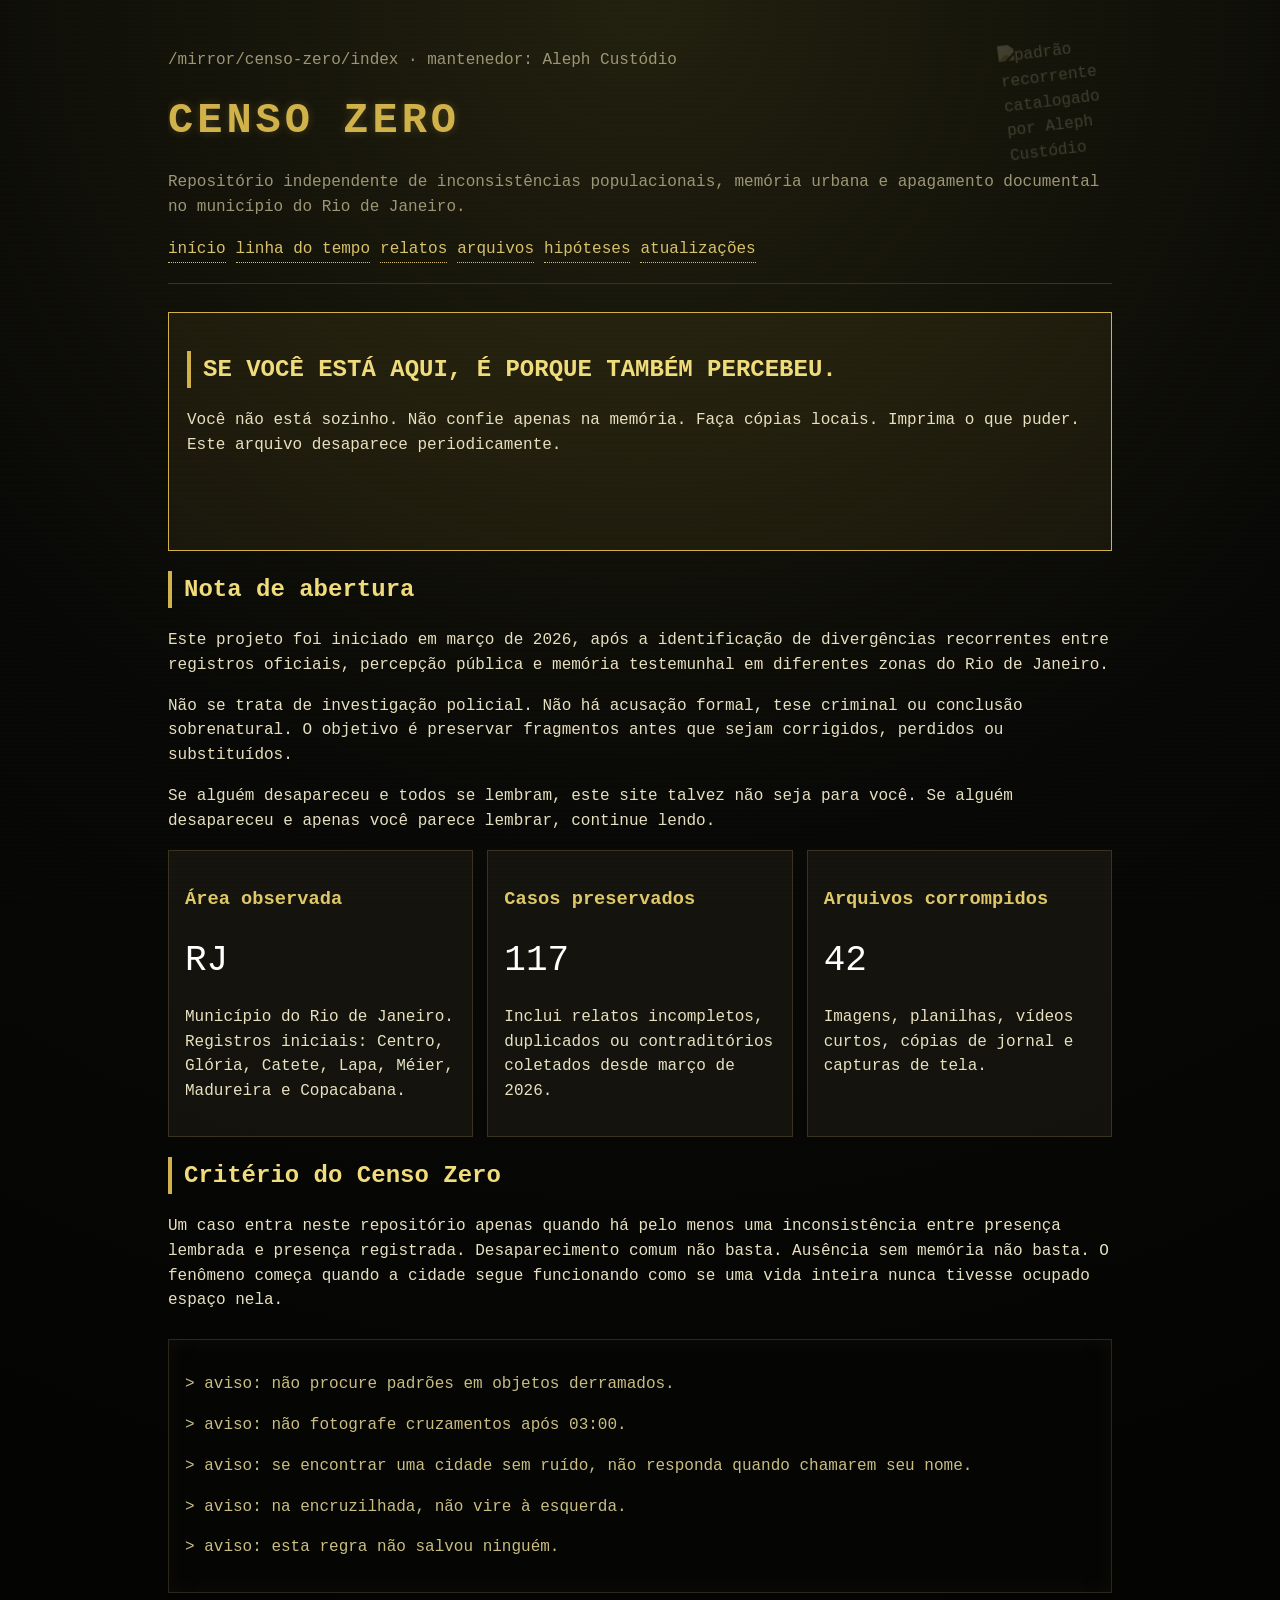
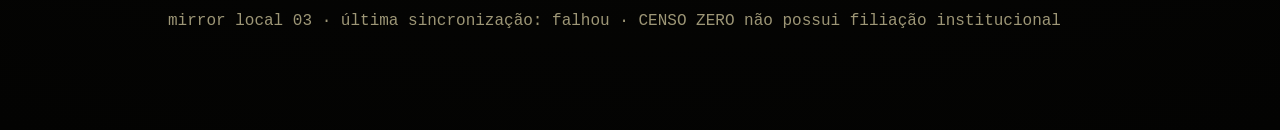
==== index.html @ 80d85f39 "Add files via upload" ====
<!doctype html>
<html lang="pt-BR">
<head>
  <meta charset="utf-8">
  <meta name="viewport" content="width=device-width,initial-scale=1">
  <title>CENSO ZERO</title>
  <link rel="stylesheet" href="style.css">
</head>
<body>
  <div class="scanlines"></div>
  <main class="page">
    <header class="site-header"><img class="symbol-mark" src="assets/img/simbolo-amarelo.jpeg" alt="padrão recorrente catalogado por Aleph Custódio">
      <p class="code">/mirror/censo-zero/index · mantenedor: Aleph Custódio</p>
      <h1>CENSO ZERO</h1>
      <p class="subtitle">Repositório independente de inconsistências populacionais, memória urbana e apagamento documental no município do Rio de Janeiro.</p>
      <nav>
        <a href="index.html">início</a>
        <a href="timeline.html">linha do tempo</a>
        <a href="relatos.html">relatos</a>
        <a href="arquivos.html">arquivos</a>
        <a href="hipoteses.html">hipóteses</a>
        <a href="updates.html">atualizações</a>
      </nav>
    </header>

    <section class="warning">
      <h2>SE VOCÊ ESTÁ AQUI, É PORQUE TAMBÉM PERCEBEU.</h2>
      <p>Você não está sozinho. Não confie apenas na memória. Faça cópias locais. Imprima o que puder. Este arquivo desaparece periodicamente.</p>
    </section>

    <section>
      <h2>Nota de abertura</h2>
      <p>Este projeto foi iniciado em março de 2026, após a identificação de divergências recorrentes entre registros oficiais, percepção pública e memória testemunhal em diferentes zonas do Rio de Janeiro.</p>
      <p>Não se trata de investigação policial. Não há acusação formal, tese criminal ou conclusão sobrenatural. O objetivo é preservar fragmentos antes que sejam corrigidos, perdidos ou substituídos.</p>
      <p>Se alguém desapareceu e todos se lembram, este site talvez não seja para você. Se alguém desapareceu e apenas você parece lembrar, continue lendo.</p>
    </section>

    <section class="grid">
      <article>
        <h3>Área observada</h3>
        <p class="big">RJ</p>
        <p>Município do Rio de Janeiro. Registros iniciais: Centro, Glória, Catete, Lapa, Méier, Madureira e Copacabana.</p>
      </article>
      <article>
        <h3>Casos preservados</h3>
        <p class="big">117</p>
        <p>Inclui relatos incompletos, duplicados ou contraditórios coletados desde março de 2026.</p>
      </article>
      <article>
        <h3>Arquivos corrompidos</h3>
        <p class="big">42</p>
        <p>Imagens, planilhas, vídeos curtos, cópias de jornal e capturas de tela.</p>
      </article>
    </section>

    <section>
      <h2>Critério do Censo Zero</h2>
      <p>Um caso entra neste repositório apenas quando há pelo menos uma inconsistência entre presença lembrada e presença registrada. Desaparecimento comum não basta. Ausência sem memória não basta. O fenômeno começa quando a cidade segue funcionando como se uma vida inteira nunca tivesse ocupado espaço nela.</p>
    </section>

    <section class="terminal">
      <p>&gt; aviso: não procure padrões em objetos derramados.</p>
      <p>&gt; aviso: não fotografe cruzamentos após 03:00.</p>
      <p>&gt; aviso: se encontrar uma cidade sem ruído, não responda quando chamarem seu nome.</p>
      <p>&gt; aviso: na encruzilhada, não vire à esquerda.</p>
      <p>&gt; aviso: esta regra não salvou ninguém.</p>
    </section>

    <footer>
      <p>mirror local 03 · última sincronização: falhou · CENSO ZERO não possui filiação institucional</p>
    </footer>
  </main>
</body>
</html>
---- style.css ----
:root{--bg:#080806;--paper:#15140f;--ink:#e8e1c0;--muted:#9d9676;--yellow:#d1b24a;--red:#8d3a2f;--line:#3b3320}*{box-sizing:border-box}body{margin:0;background:radial-gradient(circle at 50% 0,#22200e 0,#080806 45%,#030302 100%);color:var(--ink);font-family:"Courier New",monospace;line-height:1.55}.page{max-width:980px;margin:0 auto;padding:32px 18px 80px}.scanlines{pointer-events:none;position:fixed;inset:0;background:linear-gradient(rgba(255,255,255,.03) 50%,rgba(0,0,0,.03) 50%);background-size:100% 4px;mix-blend-mode:overlay;opacity:.25}header{border-bottom:1px solid var(--line);padding-bottom:20px;margin-bottom:28px}.code,.subtitle,footer{color:var(--muted)}h1{font-size:42px;letter-spacing:4px;color:var(--yellow);text-shadow:0 0 8px rgba(209,178,74,.25);margin:.1em 0}h2{color:#f1dc7b;border-left:4px solid var(--yellow);padding-left:12px}h3{color:#dfc867}nav{display:flex;flex-wrap:wrap;gap:10px;margin-top:18px}a{color:#d7c16b;text-decoration:none;border-bottom:1px dotted #d7c16b}a:hover{color:#fff}.warning{border:1px solid var(--yellow);background:rgba(209,178,74,.07);padding:18px;margin:20px 0}.grid{display:grid;grid-template-columns:repeat(auto-fit,minmax(210px,1fr));gap:14px}.grid article,.card{background:rgba(21,20,15,.92);border:1px solid var(--line);padding:16px}.big{font-size:36px;color:#fff;margin:.2em 0}.terminal{background:#050504;border:1px solid #2b281b;color:#c9bd81;padding:16px;margin-top:26px;box-shadow:inset 0 0 20px rgba(209,178,74,.05)}table{width:100%;border-collapse:collapse;background:rgba(21,20,15,.7)}th,td{border:1px solid var(--line);padding:10px;text-align:left;vertical-align:top}th{color:var(--yellow)}.stamp{display:inline-block;color:#080806;background:var(--yellow);padding:2px 6px;font-weight:bold}.lost{filter:blur(.8px);color:#777}.glitch{animation:g 2.7s infinite}@keyframes g{0%,92%,100%{transform:none;opacity:1}94%{transform:translateX(2px);opacity:.8}96%{transform:translateX(-2px);opacity:.9}}

.site-header{position:relative;overflow:hidden}.symbol-mark{position:absolute;right:12px;top:8px;width:96px;max-width:24vw;opacity:.18;filter:sepia(1) saturate(1.35) contrast(1.15);mix-blend-mode:screen;transform:rotate(-7deg);pointer-events:none}.site-header:hover .symbol-mark{opacity:.28}.warning::after{content:"";display:block;width:58px;height:58px;margin:10px 0 0 auto;background:url("assets/img/simbolo-amarelo.jpeg") center/contain no-repeat;opacity:.14;filter:sepia(1) saturate(1.4)}.card:nth-of-type(odd){position:relative}.card:nth-of-type(odd)::after{content:"";position:absolute;right:12px;bottom:10px;width:42px;height:42px;background:url("assets/img/simbolo-amarelo.jpeg") center/contain no-repeat;opacity:.055;filter:sepia(1) saturate(1.5);pointer-events:none}@media(max-width:640px){.symbol-mark{width:68px;opacity:.12}h1{font-size:34px}}
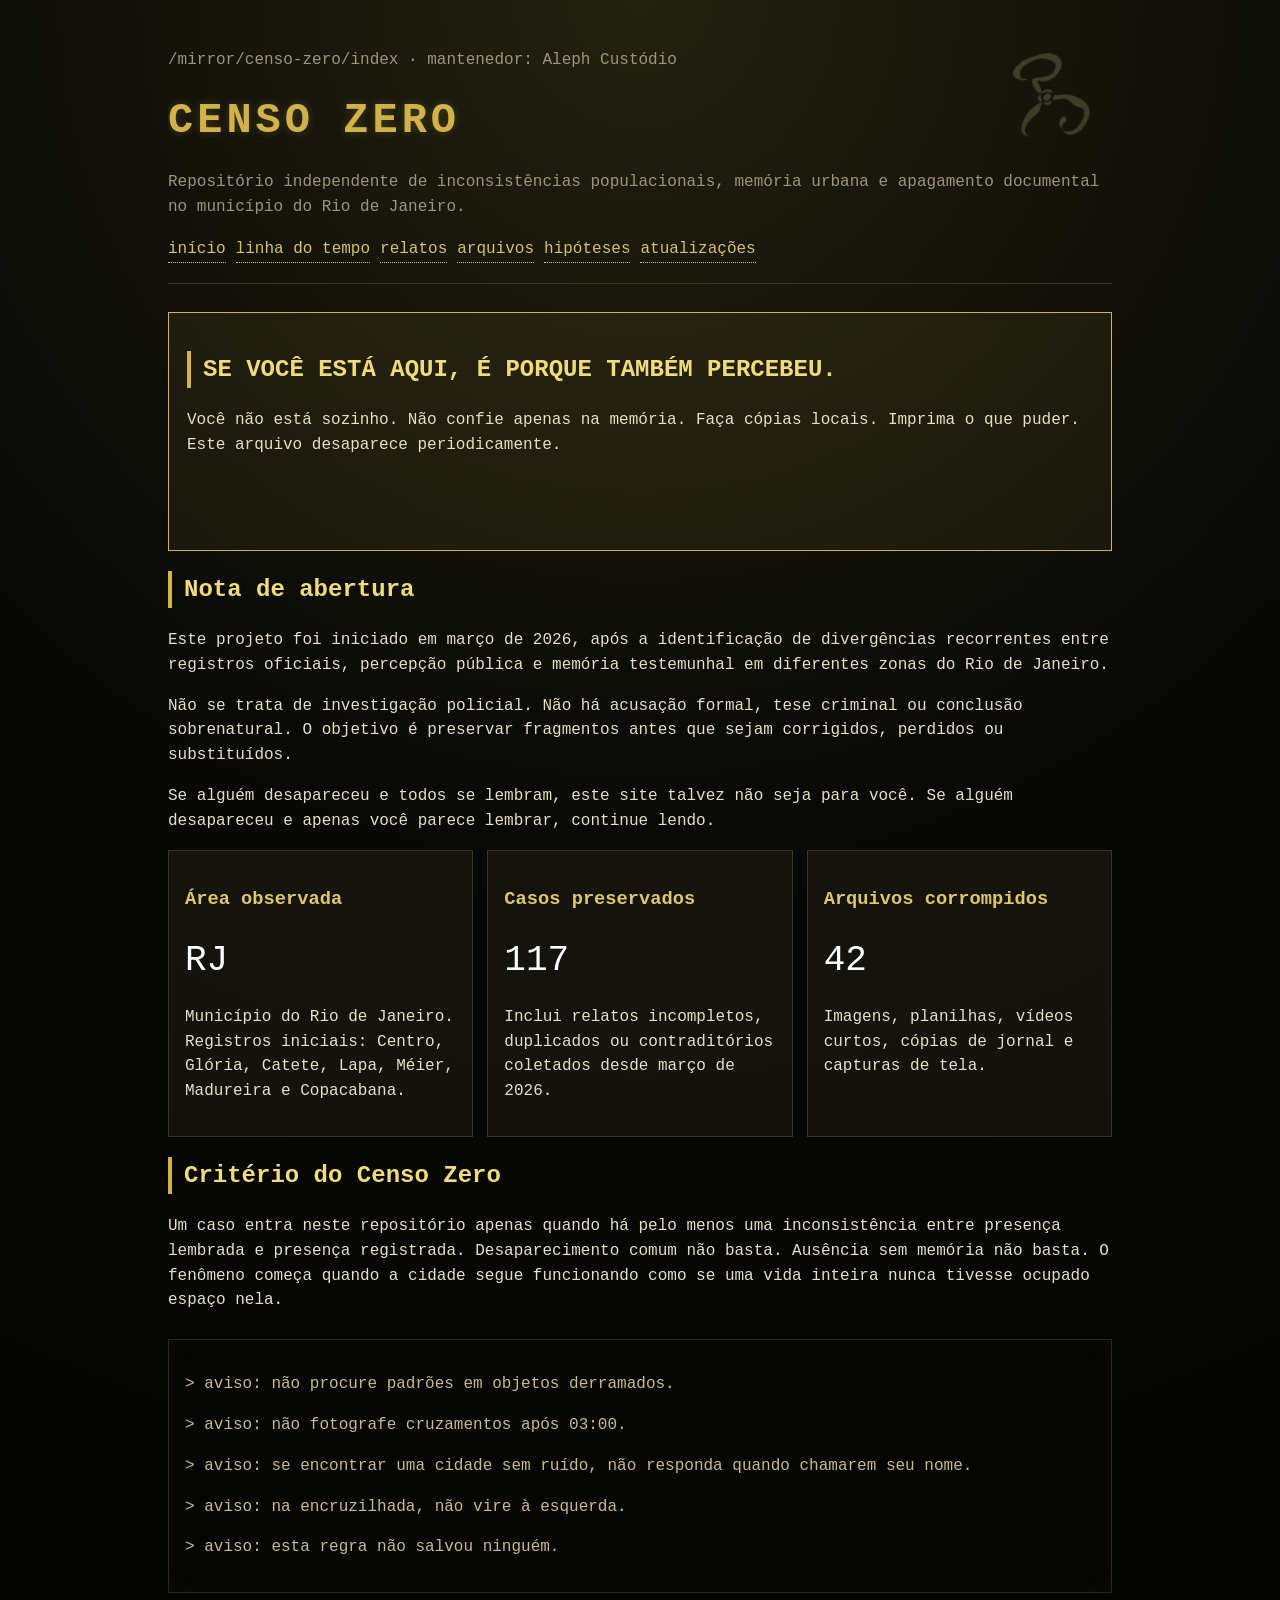
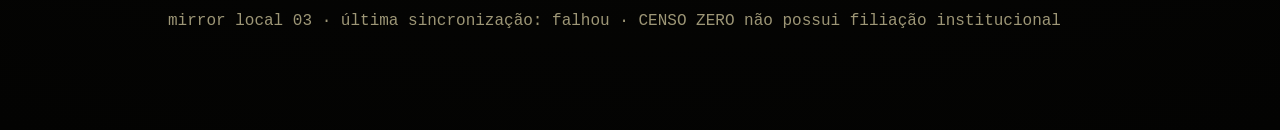
==== commit 6454e3c1: "Update index.html" ====
--- a/index.html
+++ b/index.html
@@ -9,7 +9,7 @@
 <body>
   <div class="scanlines"></div>
   <main class="page">
-    <header class="site-header"><img class="symbol-mark" src="assets/img/simbolo-amarelo.jpeg" alt="padrão recorrente catalogado por Aleph Custódio">
+    <header class="site-header"><img class="symbol-mark" src="simbolo-amarelo.jpeg" alt="padrão recorrente catalogado por Aleph Custódio">
       <p class="code">/mirror/censo-zero/index · mantenedor: Aleph Custódio</p>
       <h1>CENSO ZERO</h1>
       <p class="subtitle">Repositório independente de inconsistências populacionais, memória urbana e apagamento documental no município do Rio de Janeiro.</p>
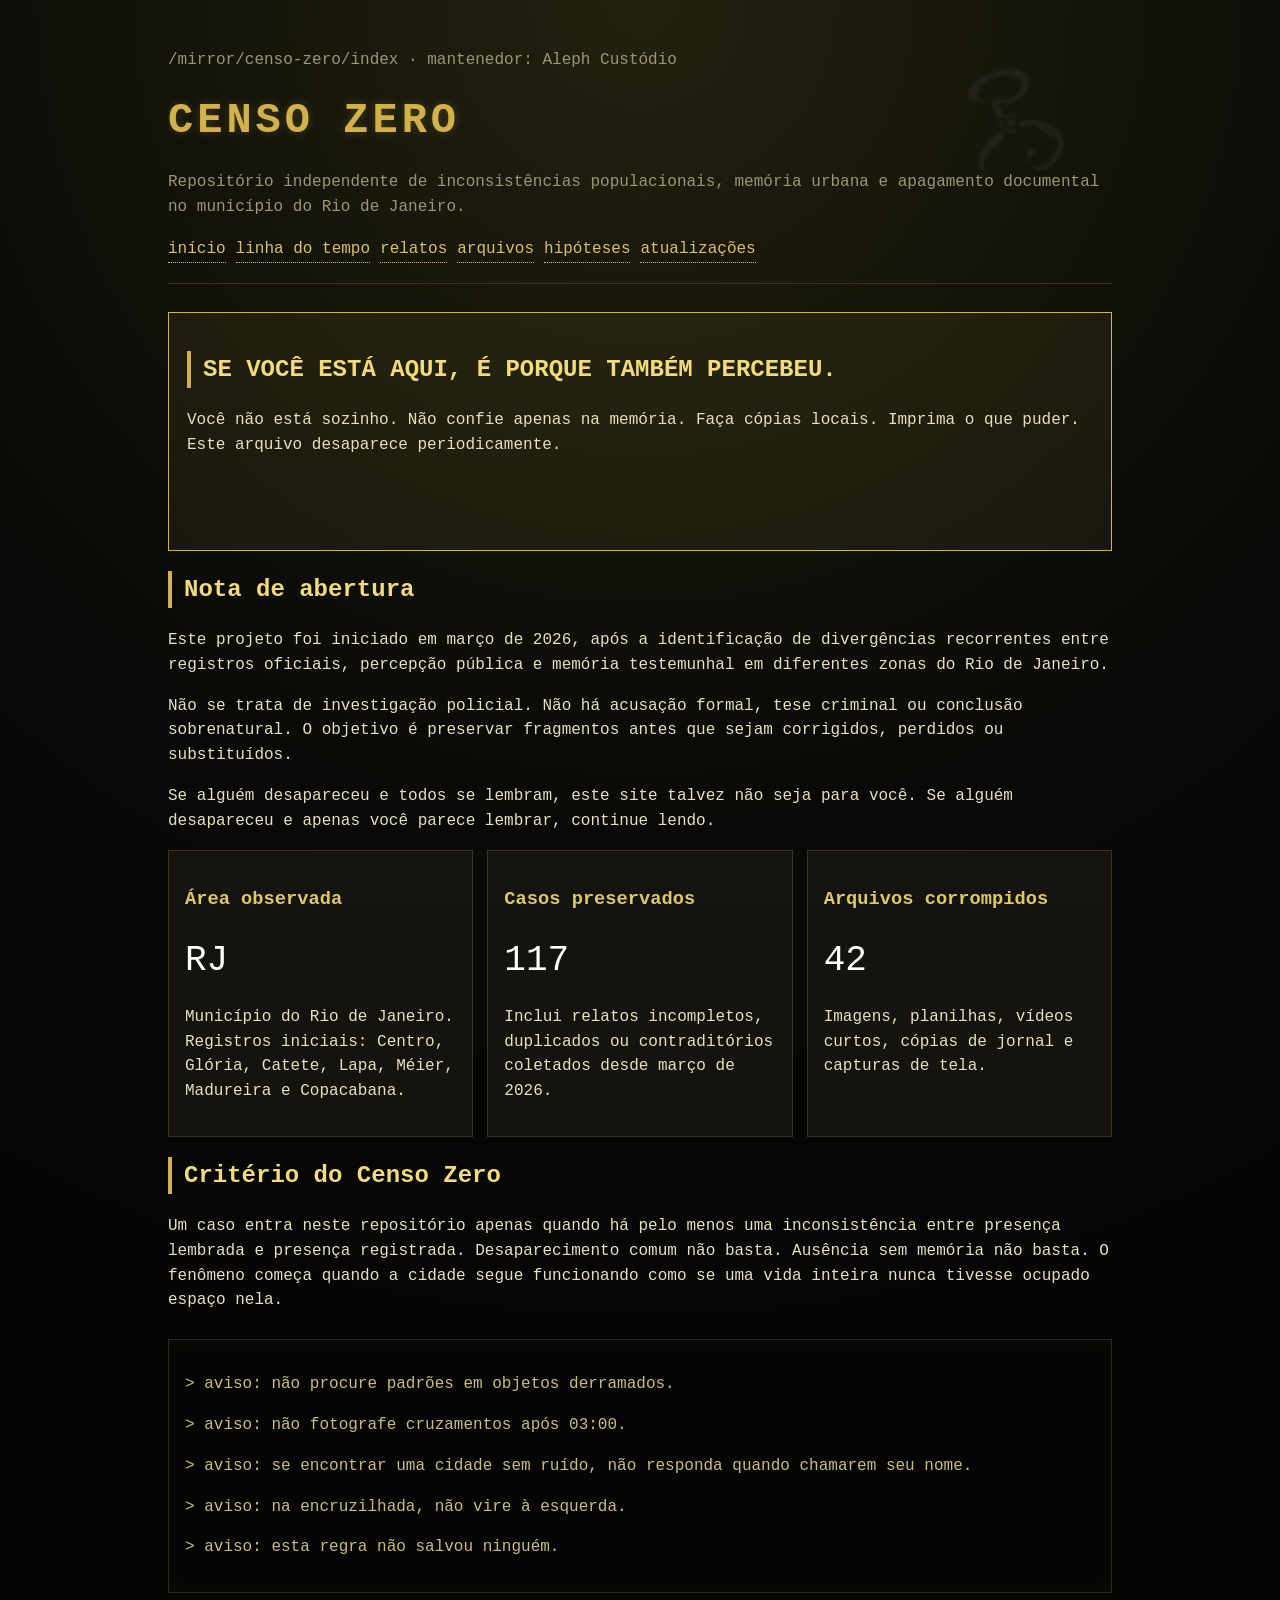
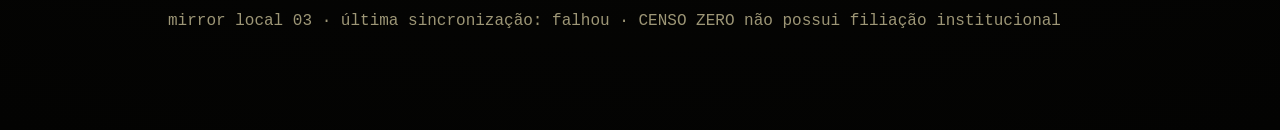
==== commit e4c98f3f: "Update index.html" ====
--- a/index.html
+++ b/index.html
@@ -9,7 +9,7 @@
 <body>
   <div class="scanlines"></div>
   <main class="page">
-    <header class="site-header"><img class="symbol-mark" src="simbolo-amarelo.jpeg" alt="padrão recorrente catalogado por Aleph Custódio">
+    <header class="site-header"><img class="symbol-mark" src="simbolo-amarelo.png" alt="padrão recorrente catalogado por Aleph Custódio">
       <p class="code">/mirror/censo-zero/index · mantenedor: Aleph Custódio</p>
       <h1>CENSO ZERO</h1>
       <p class="subtitle">Repositório independente de inconsistências populacionais, memória urbana e apagamento documental no município do Rio de Janeiro.</p>
--- a/style.css
+++ b/style.css
@@ -1,3 +1,12 @@
 :root{--bg:#080806;--paper:#15140f;--ink:#e8e1c0;--muted:#9d9676;--yellow:#d1b24a;--red:#8d3a2f;--line:#3b3320}*{box-sizing:border-box}body{margin:0;background:radial-gradient(circle at 50% 0,#22200e 0,#080806 45%,#030302 100%);color:var(--ink);font-family:"Courier New",monospace;line-height:1.55}.page{max-width:980px;margin:0 auto;padding:32px 18px 80px}.scanlines{pointer-events:none;position:fixed;inset:0;background:linear-gradient(rgba(255,255,255,.03) 50%,rgba(0,0,0,.03) 50%);background-size:100% 4px;mix-blend-mode:overlay;opacity:.25}header{border-bottom:1px solid var(--line);padding-bottom:20px;margin-bottom:28px}.code,.subtitle,footer{color:var(--muted)}h1{font-size:42px;letter-spacing:4px;color:var(--yellow);text-shadow:0 0 8px rgba(209,178,74,.25);margin:.1em 0}h2{color:#f1dc7b;border-left:4px solid var(--yellow);padding-left:12px}h3{color:#dfc867}nav{display:flex;flex-wrap:wrap;gap:10px;margin-top:18px}a{color:#d7c16b;text-decoration:none;border-bottom:1px dotted #d7c16b}a:hover{color:#fff}.warning{border:1px solid var(--yellow);background:rgba(209,178,74,.07);padding:18px;margin:20px 0}.grid{display:grid;grid-template-columns:repeat(auto-fit,minmax(210px,1fr));gap:14px}.grid article,.card{background:rgba(21,20,15,.92);border:1px solid var(--line);padding:16px}.big{font-size:36px;color:#fff;margin:.2em 0}.terminal{background:#050504;border:1px solid #2b281b;color:#c9bd81;padding:16px;margin-top:26px;box-shadow:inset 0 0 20px rgba(209,178,74,.05)}table{width:100%;border-collapse:collapse;background:rgba(21,20,15,.7)}th,td{border:1px solid var(--line);padding:10px;text-align:left;vertical-align:top}th{color:var(--yellow)}.stamp{display:inline-block;color:#080806;background:var(--yellow);padding:2px 6px;font-weight:bold}.lost{filter:blur(.8px);color:#777}.glitch{animation:g 2.7s infinite}@keyframes g{0%,92%,100%{transform:none;opacity:1}94%{transform:translateX(2px);opacity:.8}96%{transform:translateX(-2px);opacity:.9}}
 
 .site-header{position:relative;overflow:hidden}.symbol-mark{position:absolute;right:12px;top:8px;width:96px;max-width:24vw;opacity:.18;filter:sepia(1) saturate(1.35) contrast(1.15);mix-blend-mode:screen;transform:rotate(-7deg);pointer-events:none}.site-header:hover .symbol-mark{opacity:.28}.warning::after{content:"";display:block;width:58px;height:58px;margin:10px 0 0 auto;background:url("assets/img/simbolo-amarelo.jpeg") center/contain no-repeat;opacity:.14;filter:sepia(1) saturate(1.4)}.card:nth-of-type(odd){position:relative}.card:nth-of-type(odd)::after{content:"";position:absolute;right:12px;bottom:10px;width:42px;height:42px;background:url("assets/img/simbolo-amarelo.jpeg") center/contain no-repeat;opacity:.055;filter:sepia(1) saturate(1.5);pointer-events:none}@media(max-width:640px){.symbol-mark{width:68px;opacity:.12}h1{font-size:34px}}
+.symbol-mark {
+  width: 120px;
+  opacity: 0.06;
+  filter: grayscale(1) blur(1px);
+  position: absolute;
+  top: 20px;
+  right: 35px;
+  pointer-events: none;
+}
